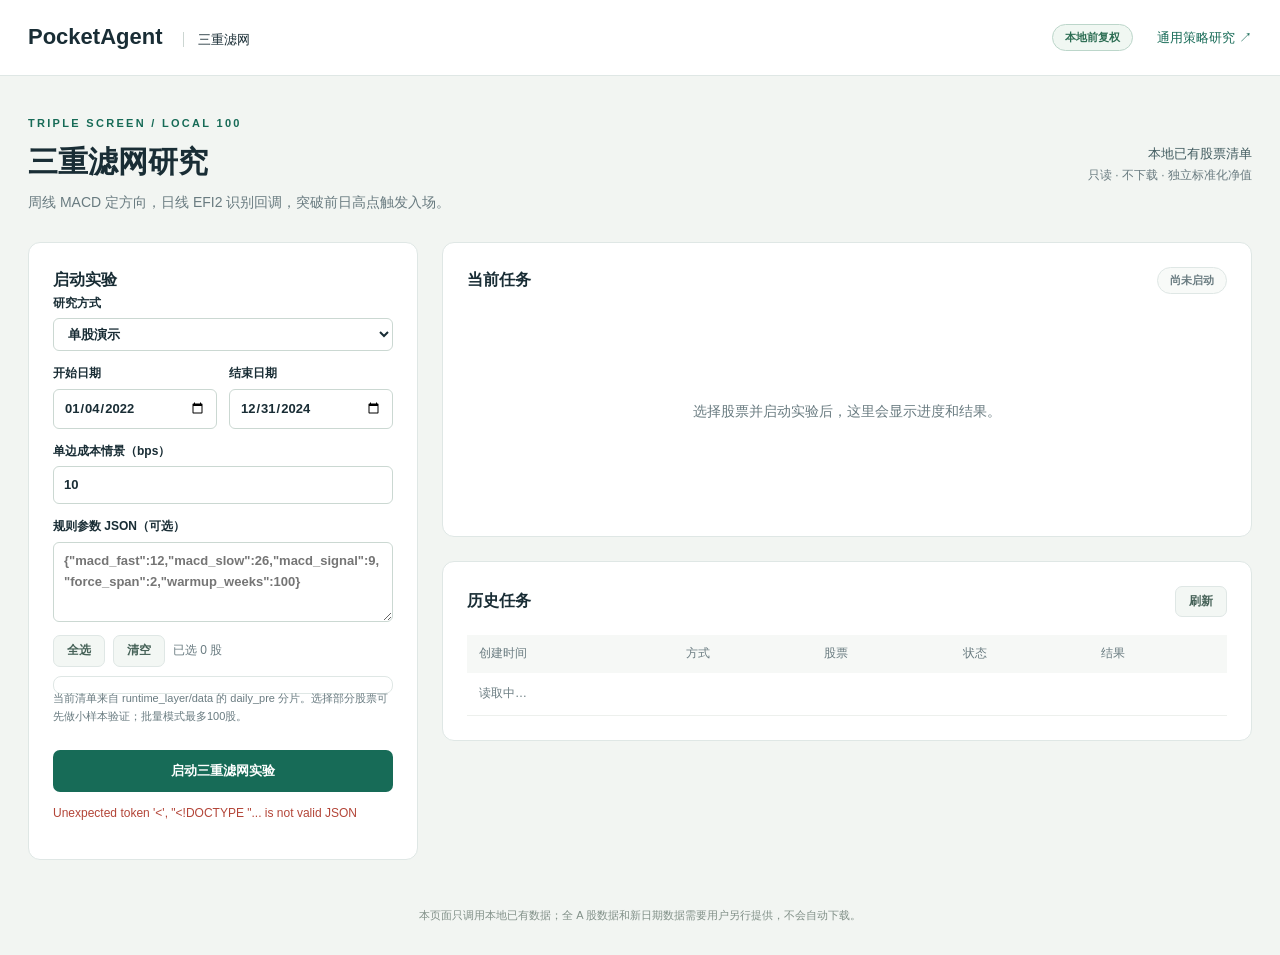
==== app_layer/frontend/triple.html @ a91b4ad7 "Add CPU strategy research and Triple Screen source snapshot Include the local research/backtest impl" ====
<!doctype html>
<html lang="zh-CN">
<head><meta charset="utf-8"><meta name="viewport" content="width=device-width,initial-scale=1"><title>PocketAgent · 三重滤网</title><link rel="stylesheet" href="triple.css"></head>
<body>
<header><a class="brand" href="triple.html">PocketAgent <span>三重滤网</span></a><nav><span class="badge">本地前复权</span><a href="research.html">通用策略研究 ↗</a></nav></header>
<main>
  <div class="intro"><div><p class="eyebrow">TRIPLE SCREEN / LOCAL 100</p><h1>三重滤网研究</h1><p>周线 MACD 定方向，日线 EFI2 识别回调，突破前日高点触发入场。</p></div><div class="scope">本地已有股票清单<br><span>只读 · 不下载 · 独立标准化净值</span></div></div>
  <div class="layout">
    <section class="panel setup">
      <h2>启动实验</h2>
      <label>研究方式<select id="mode"><option value="single">单股演示</option><option value="batch">股票批量回测</option><option value="annual">年度验证</option><option value="study">参数与滤网对照</option></select></label>
      <div class="row"><label>开始日期<input id="start" type="date" value="2022-01-04"></label><label>结束日期<input id="end" type="date" value="2024-12-31"></label></div>
      <label>单边成本情景（bps）<input id="costs" value="10" placeholder="0, 5, 10, 20"></label>
      <label>规则参数 JSON（可选）<textarea id="settings" rows="3" placeholder='{"macd_fast":12,"macd_slow":26,"macd_signal":9,"force_span":2,"warmup_weeks":100}'></textarea></label>
      <div class="toolbar"><button id="selectAll" class="secondary" type="button">全选</button><button id="selectNone" class="secondary" type="button">清空</button><span id="selectionCount">已选 0 股</span></div>
      <div id="symbols" class="symbols" role="group" aria-label="本地股票清单"></div>
      <p class="hint">当前清单来自 runtime_layer/data 的 daily_pre 分片。选择部分股票可先做小样本验证；批量模式最多100股。</p>
      <button id="run" type="button">启动三重滤网实验</button><button id="cancel" class="secondary wide" type="button" hidden>请求取消</button><p id="status" role="status" aria-live="polite">正在读取本地股票清单…</p>
    </section>
    <section class="results">
      <section class="panel"><div class="title"><h2>当前任务</h2><span id="badge" class="badge subtle">尚未启动</span></div><div id="current" class="empty">选择股票并启动实验后，这里会显示进度和结果。</div></section>
      <section class="panel"><div class="title"><h2>历史任务</h2><button id="refresh" class="secondary" type="button">刷新</button></div><div class="table-wrap"><table><thead><tr><th>创建时间</th><th>方式</th><th>股票</th><th>状态</th><th>结果</th></tr></thead><tbody id="history"><tr><td colspan="5" class="muted">读取中…</td></tr></tbody></table></div></section>
    </section>
  </div>
</main>
<footer>本页面只调用本地已有数据；全 A 股数据和新日期数据需要用户另行提供，不会自动下载。</footer>
<script src="triple.js"></script>
</body>
</html>
---- app_layer/frontend/triple.css ----
:root{color-scheme:light;--ink:#192d35;--muted:#697b80;--line:#dfe7e5;--accent:#176b57;--paper:#fff;--bg:#f2f5f2}*{box-sizing:border-box}body{margin:0;background:var(--bg);color:var(--ink);font:14px/1.65 "Segoe UI","Microsoft YaHei",sans-serif}header{height:76px;padding:0 max(28px,calc((100vw - 1376px)/2));display:flex;align-items:center;justify-content:space-between;border-bottom:1px solid var(--line);background:#fff}a{color:var(--accent);text-decoration:none}.brand{font-size:22px;font-weight:750;color:var(--ink)}.brand span{font-size:13px;font-weight:500;margin-left:14px;padding-left:14px;border-left:1px solid #ccd6d2}nav{display:flex;align-items:center;gap:24px;font-size:13px}.badge{display:inline-block;border:1px solid #bcd6ca;border-radius:20px;padding:3px 12px;font-size:11px;font-weight:650;color:#2c6d53;background:#f0f7f2}.subtle{border-color:var(--line);color:var(--muted);background:#f8faf8}main{max-width:1432px;padding:38px 28px;margin:auto}.intro{display:flex;justify-content:space-between;align-items:center;margin:0 0 28px}.eyebrow{font-size:11px;letter-spacing:2.3px;color:var(--accent);font-weight:700;margin:0 0 9px}h1{font-size:30px;line-height:1.4;margin:0 0 8px;font-weight:650}.intro p:last-child{color:var(--muted);margin:0}.scope{text-align:right;font-size:13px;color:#425c60}.scope span{font-size:12px;color:var(--muted)}.layout{display:grid;grid-template-columns:390px minmax(0,1fr);gap:24px;align-items:start}.results{display:grid;gap:24px}.panel{background:var(--paper);border:1px solid var(--line);border-radius:12px;padding:24px}.panel h2{font-size:16px;margin:0;font-weight:650}label{font-size:12px;font-weight:600;display:block;margin-bottom:13px}input,select,textarea{display:block;width:100%;margin-top:5px;border:1px solid #cbd8d2;border-radius:6px;padding:7px 10px;color:var(--ink);background:#fff;font:inherit;font-size:13px}textarea{resize:vertical}.row{display:grid;grid-template-columns:1fr 1fr;gap:12px}.hint{font-size:11px;font-weight:400;line-height:1.7;color:var(--muted);margin:-5px 0 16px}.toolbar{display:flex;align-items:center;gap:8px;margin:6px 0 9px;color:var(--muted);font-size:12px}.symbols{display:grid;grid-template-columns:repeat(4,1fr);gap:4px;border:1px solid var(--line);border-radius:8px;padding:8px;max-height:310px;overflow:auto}.symbols label{font-size:11px;font-weight:500;margin:0;padding:4px;border-radius:4px}.symbols label:hover{background:#f1f6f2}.symbols input{display:inline-block;width:14px;height:14px;margin:0 5px 0 0;vertical-align:-2px}.title{display:flex;justify-content:space-between;align-items:center;margin-bottom:18px}button{cursor:pointer;border:0;border-radius:7px;background:var(--accent);color:white;padding:10px 15px;font:inherit;font-size:13px;font-weight:600}button:disabled{opacity:.55;cursor:wait}.secondary{background:#f3f7f4;border:1px solid var(--line);color:#466258;padding:5px 13px;font-size:12px}.wide{width:100%;margin-top:8px}#run{width:100%;margin-top:8px}#status{font-size:12px;color:var(--muted);overflow-wrap:anywhere}.error{color:#b34538!important}.empty{min-height:200px;display:flex;align-items:center;justify-content:center;text-align:center;color:var(--muted)}.table-wrap{overflow:auto}table{width:100%;border-collapse:collapse;font-size:12px;text-align:left;white-space:nowrap}th{font-weight:500;color:var(--muted);padding:9px 12px;background:#f6f8f6}td{padding:11px 12px;border-bottom:1px solid #edf0ed;font-variant-numeric:tabular-nums}.muted{color:var(--muted)}.path{font-family:Consolas,monospace;overflow-wrap:anywhere;color:var(--muted);font-size:11px}footer{text-align:center;color:#819088;font-size:11px;padding:8px 25px 30px}@media(max-width:900px){.layout{grid-template-columns:1fr}.scope{display:none}}@media(max-width:650px){header{padding:0 18px;height:64px}.brand span{display:none}main{padding:25px 16px}.symbols{grid-template-columns:repeat(3,1fr)}.row{grid-template-columns:1fr}}
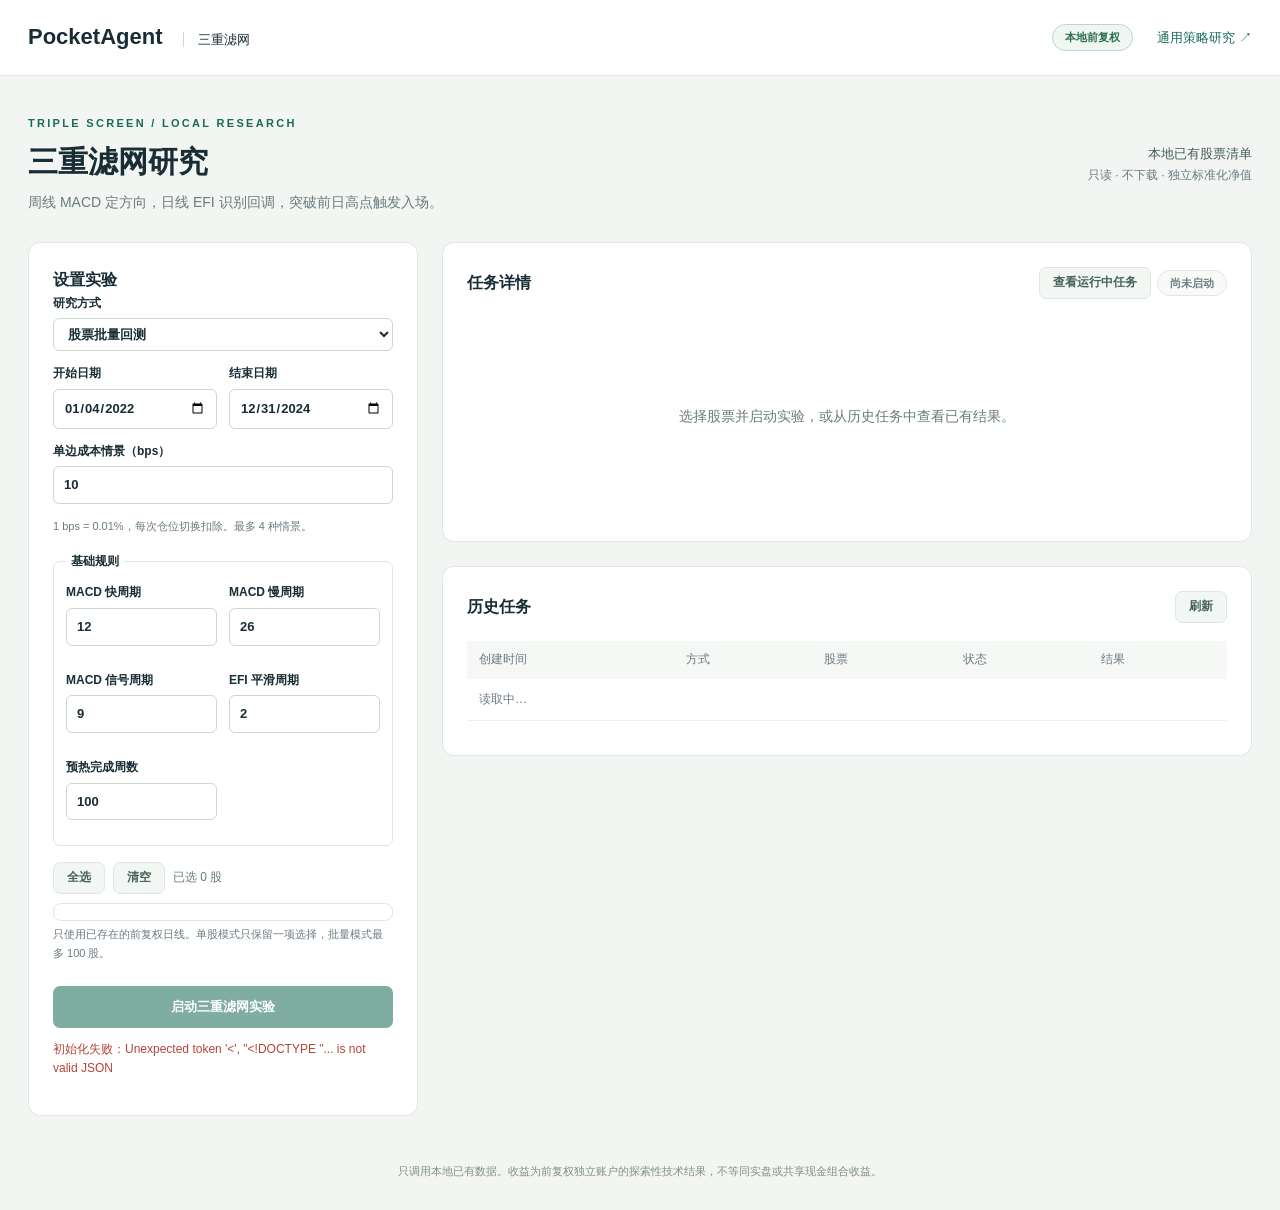
==== commit 21cd849b: "Repair Triple Screen dashboard configuration and task lifecycle Wire actual progress and cooperative" ====
--- a/app_layer/frontend/triple.html
+++ b/app_layer/frontend/triple.html
@@ -4,26 +4,28 @@
 <body>
 <header><a class="brand" href="triple.html">PocketAgent <span>三重滤网</span></a><nav><span class="badge">本地前复权</span><a href="research.html">通用策略研究 ↗</a></nav></header>
 <main>
-  <div class="intro"><div><p class="eyebrow">TRIPLE SCREEN / LOCAL 100</p><h1>三重滤网研究</h1><p>周线 MACD 定方向，日线 EFI2 识别回调，突破前日高点触发入场。</p></div><div class="scope">本地已有股票清单<br><span>只读 · 不下载 · 独立标准化净值</span></div></div>
+  <div class="intro"><div><p class="eyebrow">TRIPLE SCREEN / LOCAL RESEARCH</p><h1>三重滤网研究</h1><p>周线 MACD 定方向，日线 EFI 识别回调，突破前日高点触发入场。</p></div><div class="scope">本地已有股票清单<br><span>只读 · 不下载 · 独立标准化净值</span></div></div>
   <div class="layout">
     <section class="panel setup">
-      <h2>启动实验</h2>
-      <label>研究方式<select id="mode"><option value="single">单股演示</option><option value="batch">股票批量回测</option><option value="annual">年度验证</option><option value="study">参数与滤网对照</option></select></label>
+      <h2>设置实验</h2>
+      <label>研究方式<select id="mode"><option value="batch" selected>股票批量回测</option><option value="single">单股回测</option><option value="annual">年度验证</option><option value="study">参数与滤网对照</option></select></label>
       <div class="row"><label>开始日期<input id="start" type="date" value="2022-01-04"></label><label>结束日期<input id="end" type="date" value="2024-12-31"></label></div>
-      <label>单边成本情景（bps）<input id="costs" value="10" placeholder="0, 5, 10, 20"></label>
-      <label>规则参数 JSON（可选）<textarea id="settings" rows="3" placeholder='{"macd_fast":12,"macd_slow":26,"macd_signal":9,"force_span":2,"warmup_weeks":100}'></textarea></label>
+      <label>单边成本情景（bps）<input id="costs" value="10" placeholder="0, 5, 10, 20"></label><p class="hint">1 bps = 0.01%，每次仓位切换扣除。最多 4 种情景。</p>
+      <fieldset id="settingsFields"><legend>基础规则</legend><div class="row"><label>MACD 快周期<input data-setting="macd_fast" type="number" min="1" max="2000" step="1" value="12"></label><label>MACD 慢周期<input data-setting="macd_slow" type="number" min="2" max="2000" step="1" value="26"></label><label>MACD 信号周期<input data-setting="macd_signal" type="number" min="1" max="2000" step="1" value="9"></label><label>EFI 平滑周期<input data-setting="force_span" type="number" min="1" max="2000" step="1" value="2"></label><label>预热完成周数<input data-setting="warmup_weeks" type="number" min="2" max="2000" step="1" value="100"></label></div></fieldset>
+      <fieldset id="annualFields" hidden><legend>独立年度窗口</legend><p id="windowsHint" class="hint">按所选日期生成，可编辑，窗口不得重叠。</p><div id="windowRows"></div><div class="toolbar"><button id="resetWindows" class="secondary" type="button">按日期重新生成</button><button id="addWindow" class="secondary" type="button">增加窗口</button></div><p class="hint">每窗独立初始净值 1，参数固定；不把各窗口拼成连续收益。</p></fieldset>
+      <fieldset id="studyFields" hidden><legend>对照案例</legend><div id="cases"></div><p class="hint">完整规则必须保留。邻域案例只覆盖所标参数；滤网移除案例保持其他规则。不会选出“最优策略”。</p></fieldset>
       <div class="toolbar"><button id="selectAll" class="secondary" type="button">全选</button><button id="selectNone" class="secondary" type="button">清空</button><span id="selectionCount">已选 0 股</span></div>
       <div id="symbols" class="symbols" role="group" aria-label="本地股票清单"></div>
-      <p class="hint">当前清单来自 runtime_layer/data 的 daily_pre 分片。选择部分股票可先做小样本验证；批量模式最多100股。</p>
-      <button id="run" type="button">启动三重滤网实验</button><button id="cancel" class="secondary wide" type="button" hidden>请求取消</button><p id="status" role="status" aria-live="polite">正在读取本地股票清单…</p>
+      <p class="hint">只使用已存在的前复权日线。单股模式只保留一项选择，批量模式最多 100 股。</p>
+      <p id="budget" role="status"></p>
+      <button id="run" type="button" disabled>启动三重滤网实验</button><button id="cancel" class="secondary wide" type="button" hidden>完成当前步骤后取消</button><p id="status" role="status" aria-live="polite">正在读取本地股票清单…</p>
     </section>
     <section class="results">
-      <section class="panel"><div class="title"><h2>当前任务</h2><span id="badge" class="badge subtle">尚未启动</span></div><div id="current" class="empty">选择股票并启动实验后，这里会显示进度和结果。</div></section>
+      <section class="panel"><div class="title"><h2>任务详情</h2><div><button id="followActive" class="secondary" type="button">查看运行中任务</button><span id="badge" class="badge subtle">尚未启动</span></div></div><div id="current" class="empty">选择股票并启动实验，或从历史任务中查看已有结果。</div></section>
       <section class="panel"><div class="title"><h2>历史任务</h2><button id="refresh" class="secondary" type="button">刷新</button></div><div class="table-wrap"><table><thead><tr><th>创建时间</th><th>方式</th><th>股票</th><th>状态</th><th>结果</th></tr></thead><tbody id="history"><tr><td colspan="5" class="muted">读取中…</td></tr></tbody></table></div></section>
     </section>
   </div>
 </main>
-<footer>本页面只调用本地已有数据；全 A 股数据和新日期数据需要用户另行提供，不会自动下载。</footer>
+<footer>只调用本地已有数据。收益为前复权独立账户的探索性技术结果，不等同实盘或共享现金组合收益。</footer>
 <script src="triple.js"></script>
-</body>
-</html>
+</body></html>
--- a/app_layer/frontend/triple.css
+++ b/app_layer/frontend/triple.css
@@ -1 +1 @@
-:root{color-scheme:light;--ink:#192d35;--muted:#697b80;--line:#dfe7e5;--accent:#176b57;--paper:#fff;--bg:#f2f5f2}*{box-sizing:border-box}body{margin:0;background:var(--bg);color:var(--ink);font:14px/1.65 "Segoe UI","Microsoft YaHei",sans-serif}header{height:76px;padding:0 max(28px,calc((100vw - 1376px)/2));display:flex;align-items:center;justify-content:space-between;border-bottom:1px solid var(--line);background:#fff}a{color:var(--accent);text-decoration:none}.brand{font-size:22px;font-weight:750;color:var(--ink)}.brand span{font-size:13px;font-weight:500;margin-left:14px;padding-left:14px;border-left:1px solid #ccd6d2}nav{display:flex;align-items:center;gap:24px;font-size:13px}.badge{display:inline-block;border:1px solid #bcd6ca;border-radius:20px;padding:3px 12px;font-size:11px;font-weight:650;color:#2c6d53;background:#f0f7f2}.subtle{border-color:var(--line);color:var(--muted);background:#f8faf8}main{max-width:1432px;padding:38px 28px;margin:auto}.intro{display:flex;justify-content:space-between;align-items:center;margin:0 0 28px}.eyebrow{font-size:11px;letter-spacing:2.3px;color:var(--accent);font-weight:700;margin:0 0 9px}h1{font-size:30px;line-height:1.4;margin:0 0 8px;font-weight:650}.intro p:last-child{color:var(--muted);margin:0}.scope{text-align:right;font-size:13px;color:#425c60}.scope span{font-size:12px;color:var(--muted)}.layout{display:grid;grid-template-columns:390px minmax(0,1fr);gap:24px;align-items:start}.results{display:grid;gap:24px}.panel{background:var(--paper);border:1px solid var(--line);border-radius:12px;padding:24px}.panel h2{font-size:16px;margin:0;font-weight:650}label{font-size:12px;font-weight:600;display:block;margin-bottom:13px}input,select,textarea{display:block;width:100%;margin-top:5px;border:1px solid #cbd8d2;border-radius:6px;padding:7px 10px;color:var(--ink);background:#fff;font:inherit;font-size:13px}textarea{resize:vertical}.row{display:grid;grid-template-columns:1fr 1fr;gap:12px}.hint{font-size:11px;font-weight:400;line-height:1.7;color:var(--muted);margin:-5px 0 16px}.toolbar{display:flex;align-items:center;gap:8px;margin:6px 0 9px;color:var(--muted);font-size:12px}.symbols{display:grid;grid-template-columns:repeat(4,1fr);gap:4px;border:1px solid var(--line);border-radius:8px;padding:8px;max-height:310px;overflow:auto}.symbols label{font-size:11px;font-weight:500;margin:0;padding:4px;border-radius:4px}.symbols label:hover{background:#f1f6f2}.symbols input{display:inline-block;width:14px;height:14px;margin:0 5px 0 0;vertical-align:-2px}.title{display:flex;justify-content:space-between;align-items:center;margin-bottom:18px}button{cursor:pointer;border:0;border-radius:7px;background:var(--accent);color:white;padding:10px 15px;font:inherit;font-size:13px;font-weight:600}button:disabled{opacity:.55;cursor:wait}.secondary{background:#f3f7f4;border:1px solid var(--line);color:#466258;padding:5px 13px;font-size:12px}.wide{width:100%;margin-top:8px}#run{width:100%;margin-top:8px}#status{font-size:12px;color:var(--muted);overflow-wrap:anywhere}.error{color:#b34538!important}.empty{min-height:200px;display:flex;align-items:center;justify-content:center;text-align:center;color:var(--muted)}.table-wrap{overflow:auto}table{width:100%;border-collapse:collapse;font-size:12px;text-align:left;white-space:nowrap}th{font-weight:500;color:var(--muted);padding:9px 12px;background:#f6f8f6}td{padding:11px 12px;border-bottom:1px solid #edf0ed;font-variant-numeric:tabular-nums}.muted{color:var(--muted)}.path{font-family:Consolas,monospace;overflow-wrap:anywhere;color:var(--muted);font-size:11px}footer{text-align:center;color:#819088;font-size:11px;padding:8px 25px 30px}@media(max-width:900px){.layout{grid-template-columns:1fr}.scope{display:none}}@media(max-width:650px){header{padding:0 18px;height:64px}.brand span{display:none}main{padding:25px 16px}.symbols{grid-template-columns:repeat(3,1fr)}.row{grid-template-columns:1fr}}
+:root{color-scheme:light;--ink:#192d35;--muted:#697b80;--line:#dfe7e5;--accent:#176b57;--paper:#fff;--bg:#f2f5f2}*{box-sizing:border-box}body{margin:0;background:var(--bg);color:var(--ink);font:14px/1.65 "Segoe UI","Microsoft YaHei",sans-serif}header{height:76px;padding:0 max(28px,calc((100vw - 1376px)/2));display:flex;align-items:center;justify-content:space-between;border-bottom:1px solid var(--line);background:#fff}a{color:var(--accent);text-decoration:none}.brand{font-size:22px;font-weight:750;color:var(--ink)}.brand span{font-size:13px;font-weight:500;margin-left:14px;padding-left:14px;border-left:1px solid #ccd6d2}nav{display:flex;align-items:center;gap:24px;font-size:13px}.badge{display:inline-block;border:1px solid #bcd6ca;border-radius:20px;padding:3px 12px;font-size:11px;font-weight:650;color:#2c6d53;background:#f0f7f2}.subtle{border-color:var(--line);color:var(--muted);background:#f8faf8}main{max-width:1432px;padding:38px 28px;margin:auto}.intro{display:flex;justify-content:space-between;align-items:center;margin:0 0 28px}.eyebrow{font-size:11px;letter-spacing:2.3px;color:var(--accent);font-weight:700;margin:0 0 9px}h1{font-size:30px;line-height:1.4;margin:0 0 8px;font-weight:650}.intro p:last-child{color:var(--muted);margin:0}.scope{text-align:right;font-size:13px;color:#425c60}.scope span{font-size:12px;color:var(--muted)}.layout{display:grid;grid-template-columns:390px minmax(0,1fr);gap:24px;align-items:start}.results{display:grid;gap:24px;min-width:0}.panel{background:var(--paper);border:1px solid var(--line);border-radius:12px;padding:24px;min-width:0}.panel h2{font-size:16px;margin:0;font-weight:650}.panel h3{font-size:14px;margin:20px 0 8px}label{font-size:12px;font-weight:600;display:block;margin-bottom:13px}input,select,textarea{display:block;width:100%;margin-top:5px;border:1px solid #cbd8d2;border-radius:6px;padding:7px 10px;color:var(--ink);background:#fff;font:inherit;font-size:13px}.row{display:grid;grid-template-columns:1fr 1fr;gap:12px}.hint{font-size:11px;font-weight:400;line-height:1.7;color:var(--muted);margin:4px 0 16px}.toolbar{display:flex;flex-wrap:wrap;align-items:center;gap:8px;margin:6px 0 9px;color:var(--muted);font-size:12px}.symbols{display:grid;grid-template-columns:repeat(3,minmax(0,1fr));gap:4px;border:1px solid var(--line);border-radius:8px;padding:8px;max-height:310px;overflow:auto}.symbols label{font-size:11px;font-weight:500;margin:0;padding:4px;border-radius:4px;white-space:nowrap}.symbols label:hover{background:#f1f6f2}.symbols input,.check-label input{display:inline-block;width:14px;height:14px;margin:0 5px 0 0;vertical-align:-2px}.title{display:flex;gap:12px;flex-wrap:wrap;justify-content:space-between;align-items:center;margin-bottom:18px}.title>div{display:flex;gap:6px;align-items:center;flex-wrap:wrap}button{cursor:pointer;border:0;border-radius:7px;background:var(--accent);color:white;padding:10px 15px;font:inherit;font-size:13px;font-weight:600}button:disabled{opacity:.55;cursor:not-allowed}.secondary{background:#f3f7f4;border:1px solid var(--line);color:#466258;padding:5px 13px;font-size:12px}.wide{width:100%;margin-top:8px}#run{width:100%;margin-top:8px}#status,#budget{font-size:12px;color:var(--muted);overflow-wrap:anywhere}.error{color:#b34538!important}.empty{min-height:200px;display:flex;align-items:center;justify-content:center;text-align:center;color:var(--muted)}.table-wrap{overflow:auto;margin:10px 0}table{width:100%;border-collapse:collapse;font-size:12px;text-align:left;white-space:nowrap}th{font-weight:500;color:var(--muted);padding:9px 12px;background:#f6f8f6}td{padding:11px 12px;border-bottom:1px solid #edf0ed;font-variant-numeric:tabular-nums}.muted{color:var(--muted)}.path{font-family:Consolas,monospace;overflow-wrap:anywhere;color:var(--muted);font-size:11px}footer{text-align:center;color:#819088;font-size:11px;padding:8px 25px 30px}fieldset{border:1px solid var(--line);border-radius:7px;padding:12px;margin:16px 0}legend{font-size:12px;font-weight:650;padding:0 5px}.window-row{border-bottom:1px solid var(--line);padding:8px 0;display:grid;grid-template-columns:1fr 1fr;gap:8px}.window-row label:first-child{grid-column:1/-1}.window-row label{margin-bottom:0}.window-row button{grid-column:1/-1;justify-self:end}.check-label{font-weight:400;margin:6px 0}progress{width:100%;height:12px;accent-color:var(--accent)}.report-links{padding-left:20px;max-height:260px;overflow:auto}details{margin-top:15px}summary{cursor:pointer;font-size:13px;font-weight:600}[hidden]{display:none!important}@media(max-width:900px){.layout{grid-template-columns:1fr}.scope{display:none}}@media(max-width:650px){header{padding:0 18px;height:64px}.brand span{display:none}main{padding:25px 16px}.symbols{grid-template-columns:repeat(3,minmax(0,1fr))}.row{grid-template-columns:1fr}}
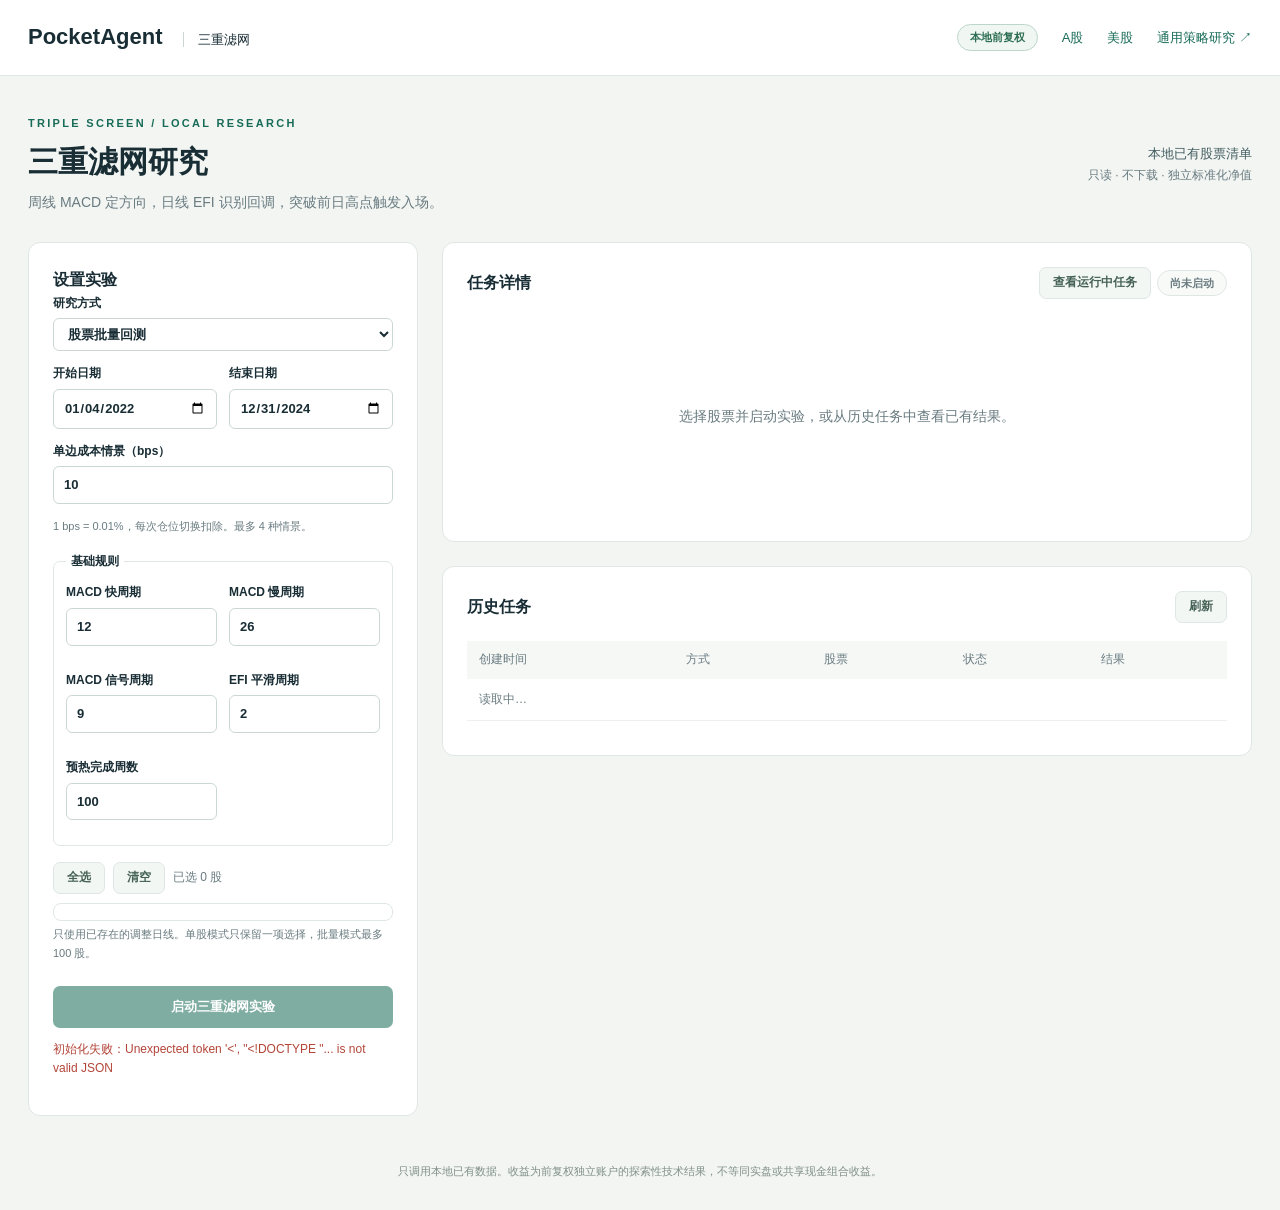
==== commit bf0c0abc: "Add isolated US100 research on the repaired dashboard Base the US integration on local100-ui-repair " ====
--- a/app_layer/frontend/triple.html
+++ b/app_layer/frontend/triple.html
@@ -2,7 +2,7 @@
 <html lang="zh-CN">
 <head><meta charset="utf-8"><meta name="viewport" content="width=device-width,initial-scale=1"><title>PocketAgent · 三重滤网</title><link rel="stylesheet" href="triple.css"></head>
 <body>
-<header><a class="brand" href="triple.html">PocketAgent <span>三重滤网</span></a><nav><span class="badge">本地前复权</span><a href="research.html">通用策略研究 ↗</a></nav></header>
+<header><a class="brand" href="triple.html">PocketAgent <span>三重滤网</span></a><nav><span id="marketBadge" class="badge">本地前复权</span><a href="triple.html?market=CN">A股</a><a href="triple.html?market=US">美股</a><a href="research.html">通用策略研究 ↗</a></nav></header>
 <main>
   <div class="intro"><div><p class="eyebrow">TRIPLE SCREEN / LOCAL RESEARCH</p><h1>三重滤网研究</h1><p>周线 MACD 定方向，日线 EFI 识别回调，突破前日高点触发入场。</p></div><div class="scope">本地已有股票清单<br><span>只读 · 不下载 · 独立标准化净值</span></div></div>
   <div class="layout">
@@ -16,7 +16,7 @@
       <fieldset id="studyFields" hidden><legend>对照案例</legend><div id="cases"></div><p class="hint">完整规则必须保留。邻域案例只覆盖所标参数；滤网移除案例保持其他规则。不会选出“最优策略”。</p></fieldset>
       <div class="toolbar"><button id="selectAll" class="secondary" type="button">全选</button><button id="selectNone" class="secondary" type="button">清空</button><span id="selectionCount">已选 0 股</span></div>
       <div id="symbols" class="symbols" role="group" aria-label="本地股票清单"></div>
-      <p class="hint">只使用已存在的前复权日线。单股模式只保留一项选择，批量模式最多 100 股。</p>
+      <p id="sourceHint" class="hint">只使用已存在的调整日线。单股模式只保留一项选择，批量模式最多 100 股。</p>
       <p id="budget" role="status"></p>
       <button id="run" type="button" disabled>启动三重滤网实验</button><button id="cancel" class="secondary wide" type="button" hidden>完成当前步骤后取消</button><p id="status" role="status" aria-live="polite">正在读取本地股票清单…</p>
     </section>
